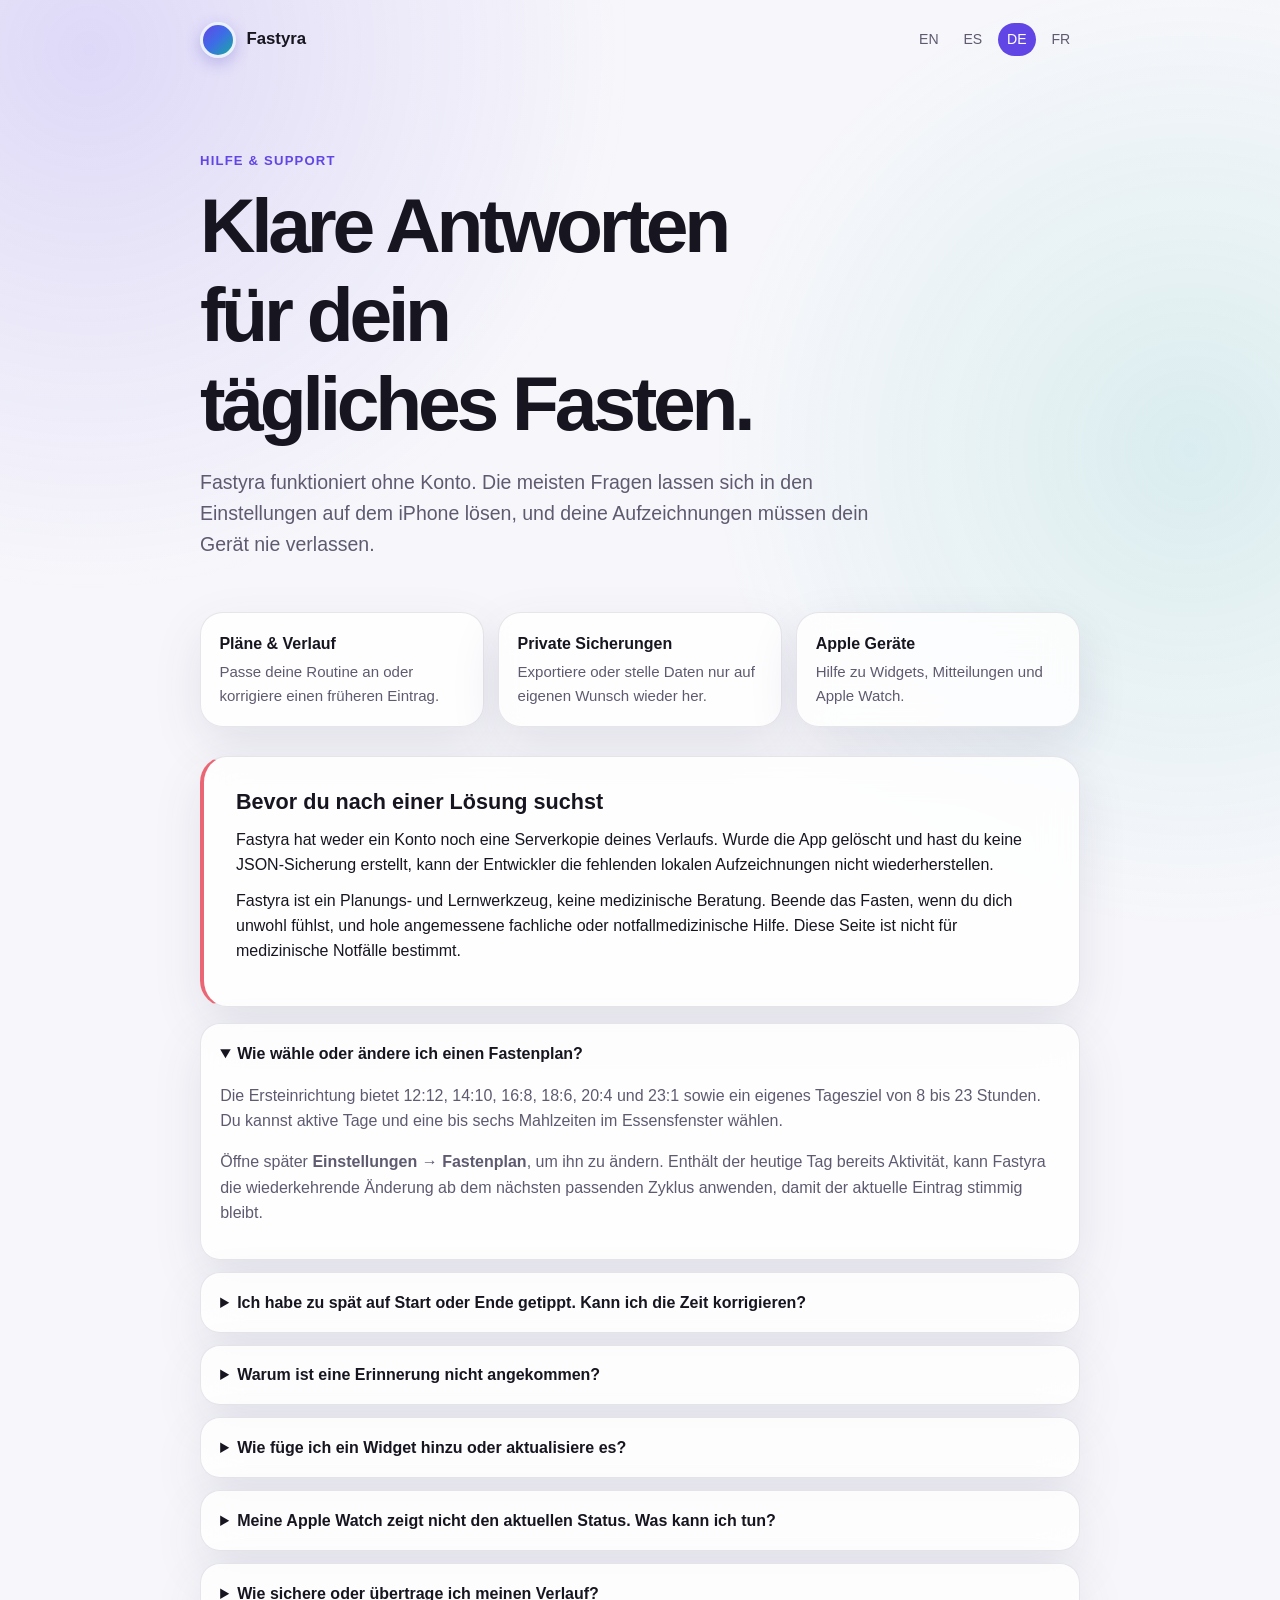
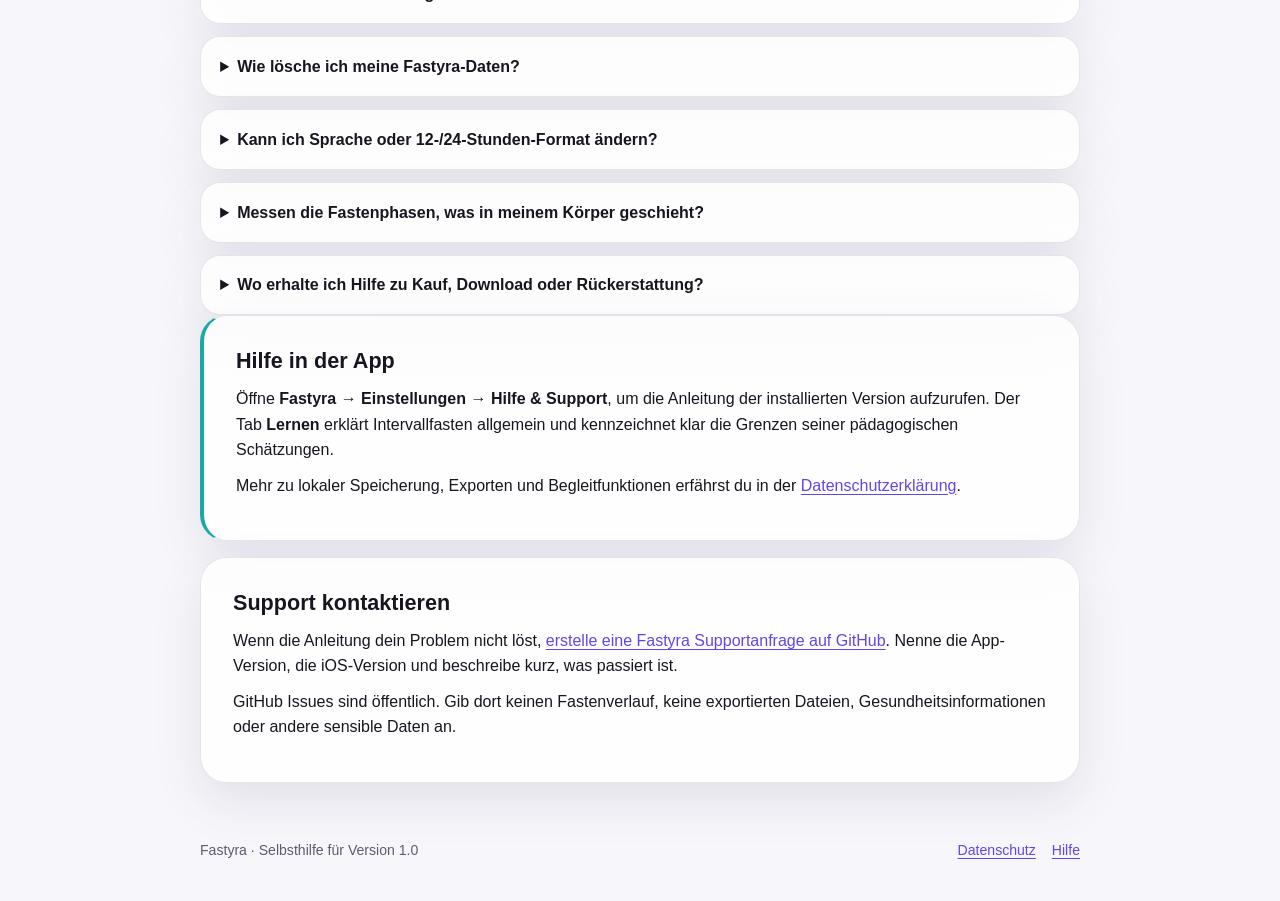
==== de/support.html @ 1888cf42 "Publish Fastyra privacy and support site" ====
<!doctype html>
<html lang="de">
<head>
  <meta charset="utf-8">
  <meta name="viewport" content="width=device-width, initial-scale=1">
  <meta name="description" content="Fastyra Hilfe für Pläne, Verlauf, Mitteilungen, Widgets, Apple Watch, Sicherungen und Datenschutz.">
  <title>Hilfe &amp; Support — Fastyra</title>
  <link rel="stylesheet" href="../assets/styles.css">
  <link rel="alternate" hreflang="en" href="../en/support.html"><link rel="alternate" hreflang="es" href="../es/support.html"><link rel="alternate" hreflang="de" href="../de/support.html"><link rel="alternate" hreflang="fr" href="../fr/support.html">
</head>
<body>
  <header class="site-header">
    <a class="brand" href="../index.html"><span class="brand-mark" aria-hidden="true"></span><span>Fastyra</span></a>
    <nav class="language-nav" aria-label="Sprache"><a href="../en/support.html" lang="en">EN</a><a href="../es/support.html" lang="es">ES</a><a href="../de/support.html" lang="de" aria-current="page">DE</a><a href="../fr/support.html" lang="fr">FR</a></nav>
  </header>
  <main class="page">
    <section class="hero"><p class="eyebrow">Hilfe &amp; Support</p><h1>Klare Antworten für dein tägliches Fasten.</h1><p class="lede">Fastyra funktioniert ohne Konto. Die meisten Fragen lassen sich in den Einstellungen auf dem iPhone lösen, und deine Aufzeichnungen müssen dein Gerät nie verlassen.</p></section>
    <section class="summary-grid" aria-label="Hilfe im Überblick">
      <div class="summary-card"><strong>Pläne &amp; Verlauf</strong><p>Passe deine Routine an oder korrigiere einen früheren Eintrag.</p></div>
      <div class="summary-card"><strong>Private Sicherungen</strong><p>Exportiere oder stelle Daten nur auf eigenen Wunsch wieder her.</p></div>
      <div class="summary-card"><strong>Apple Geräte</strong><p>Hilfe zu Widgets, Mitteilungen und Apple Watch.</p></div>
    </section>
    <article class="content-card warning">
      <h2>Bevor du nach einer Lösung suchst</h2>
      <p>Fastyra hat weder ein Konto noch eine Serverkopie deines Verlaufs. Wurde die App gelöscht und hast du keine JSON-Sicherung erstellt, kann der Entwickler die fehlenden lokalen Aufzeichnungen nicht wiederherstellen.</p>
      <p>Fastyra ist ein Planungs- und Lernwerkzeug, keine medizinische Beratung. Beende das Fasten, wenn du dich unwohl fühlst, und hole angemessene fachliche oder notfallmedizinische Hilfe. Diese Seite ist nicht für medizinische Notfälle bestimmt.</p>
    </article>
    <section class="faq" aria-label="Häufig gestellte Fragen">
      <details open><summary>Wie wähle oder ändere ich einen Fastenplan?</summary><div><p>Die Ersteinrichtung bietet 12:12, 14:10, 16:8, 18:6, 20:4 und 23:1 sowie ein eigenes Tagesziel von 8 bis 23 Stunden. Du kannst aktive Tage und eine bis sechs Mahlzeiten im Essensfenster wählen.</p><p>Öffne später <strong>Einstellungen → Fastenplan</strong>, um ihn zu ändern. Enthält der heutige Tag bereits Aktivität, kann Fastyra die wiederkehrende Änderung ab dem nächsten passenden Zyklus anwenden, damit der aktuelle Eintrag stimmig bleibt.</p></div></details>

      <details><summary>Ich habe zu spät auf Start oder Ende getippt. Kann ich die Zeit korrigieren?</summary><div><p>Ja. Beim Starten und Beenden erscheint immer eine Bestätigung, in der du vor dem Speichern die tatsächliche Uhrzeit ändern kannst. Öffne für ein früheres Fasten den <strong>Verlauf</strong>, um einen vergessenen Eintrag hinzuzufügen oder einen vorhandenen zu bearbeiten oder zu löschen.</p></div></details>

      <details><summary>Warum ist eine Erinnerung nicht angekommen?</summary><div><p>Öffne in Fastyra <strong>Einstellungen → Mitteilungen</strong>, erlaube Erinnerungen und aktiviere die gewünschten Hinweisarten. Prüfe anschließend in den iOS Einstellungen, ob Fastyra Mitteilungen senden darf. Ruhezeiten, Fokusmodi und Systemeinstellungen können Hinweise stummschalten oder verzögern. Fastyra plant Mitteilungen lokal und verwendet keinen Push-Server.</p></div></details>

      <details><summary>Wie füge ich ein Widget hinzu oder aktualisiere es?</summary><div><p>Schließe zuerst die Fastyra Ersteinrichtung ab. Bearbeite dann den Home- oder Sperrbildschirm des iPhone, wähle ein neues Widget und suche nach Fastyra. Kleine und mittlere Widgets sind für den Home-Bildschirm verfügbar; Inline-, runde und rechteckige Varianten für den Sperrbildschirm.</p><p>Wirkt ein Widget veraltet, öffne Fastyra einmal und prüfe, ob ein Plan aktiv ist. Den genauen Aktualisierungszeitpunkt bestimmt iOS. In den Fastyra Einstellungen kannst du ein diskretes Widget aktivieren, das Fastendetails ausblendet.</p></div></details>

      <details><summary>Meine Apple Watch zeigt nicht den aktuellen Status. Was kann ich tun?</summary><div><p>Prüfe in der Watch App auf dem iPhone, ob Fastyra installiert und die Watch gekoppelt und erreichbar ist. Öffne Fastyra zunächst auf dem iPhone und danach auf der Watch. Das iPhone ist die maßgebliche Datenquelle; grundlegende Watch-Aktionen werden abgeglichen, sobald beide Geräte miteinander kommunizieren können.</p><p>Die visuelle Privatsphäre der Watch wird direkt auf der Watch gesteuert. Der Datenschutz für Mitteilungen ist eine separate Einstellung auf dem iPhone.</p></div></details>

      <details><summary>Wie sichere oder übertrage ich meinen Verlauf?</summary><div><p>Öffne <strong>Einstellungen → Daten → Sicherung exportieren (JSON)</strong> und speichere die Datei an einem Ort unter deiner Kontrolle. Wähle auf dem Ziel-iPhone <strong>Sicherung importieren</strong>, prüfe die Vorschau und entscheide, ob du lokale Daten zusammenführen oder ersetzen möchtest. Der CSV-Export dient dazu, Fastensitzungen in einer Tabelle zu lesen; er ist keine vollständige wiederherstellbare Sicherung.</p></div></details>

      <details><summary>Wie lösche ich meine Fastyra-Daten?</summary><div><p>Öffne <strong>Einstellungen → Daten → Alle Daten löschen</strong> und bestätige. Dadurch werden Pläne, Verlauf, Einstellungen, Begleitstatus und von Fastyra verwaltete Mitteilungen entfernt und die Ersteinrichtung wird wieder angezeigt. Zuvor an andere Orte exportierte Dateien löscht die App nicht.</p></div></details>

      <details><summary>Kann ich Sprache oder 12-/24-Stunden-Format ändern?</summary><div><p>Ja. Wähle in den <strong>Einstellungen</strong> Deutsch, Englisch, Spanisch oder Französisch oder folge der Gerätesprache. Nicht unterstützte Gerätesprachen verwenden Englisch. Das Zeitformat kann automatisch dem System folgen oder fest auf 12 bzw. 24 Stunden eingestellt werden.</p></div></details>

      <details><summary>Messen die Fastenphasen, was in meinem Körper geschieht?</summary><div><p>Nein. Die Phasen sind zeitbasierte Lernschätzungen. Fastyra misst weder Glukose, Insulin, Ketone, Fettverwertung noch Zellaktivität und greift nicht auf Gesundheitsdaten zu. Der Tab „Lernen“ erklärt die Erkenntnisse und Grenzen.</p></div></details>

      <details><summary>Wo erhalte ich Hilfe zu Kauf, Download oder Rückerstattung?</summary><div><p>Apple bearbeitet Käufe und Rückerstattungen im App Store. Verwende Apples Dienst <a href="https://reportaproblem.apple.com/" rel="external">Problem melden</a> oder den Apple Support für Probleme mit Transaktionen und Downloads. Fastyra enthält weder ein In-App-Abonnement noch einen zusätzlichen Kauf.</p></div></details>
    </section>
    <article class="content-card note"><h2>Hilfe in der App</h2><p>Öffne <strong>Fastyra → Einstellungen → Hilfe &amp; Support</strong>, um die Anleitung der installierten Version aufzurufen. Der Tab <strong>Lernen</strong> erklärt Intervallfasten allgemein und kennzeichnet klar die Grenzen seiner pädagogischen Schätzungen.</p><p>Mehr zu lokaler Speicherung, Exporten und Begleitfunktionen erfährst du in der <a href="privacy.html">Datenschutzerklärung</a>.</p></article>
    <article class="content-card"><h2>Support kontaktieren</h2><p>Wenn die Anleitung dein Problem nicht löst, <a href="https://github.com/AGMStudio/fastyra-support/issues/new" rel="external">erstelle eine Fastyra Supportanfrage auf GitHub</a>. Nenne die App-Version, die iOS-Version und beschreibe kurz, was passiert ist.</p><p>GitHub Issues sind öffentlich. Gib dort keinen Fastenverlauf, keine exportierten Dateien, Gesundheitsinformationen oder andere sensible Daten an.</p></article>
  </main>
  <footer class="site-footer"><p>Fastyra · Selbsthilfe für Version 1.0</p><nav class="footer-links" aria-label="Fußzeile"><a href="privacy.html">Datenschutz</a><a href="support.html" aria-current="page">Hilfe</a></nav></footer>
</body>
</html>
---- assets/styles.css ----
:root {
  color-scheme: light dark;
  --background: #f7f7fb;
  --surface: rgba(255, 255, 255, 0.82);
  --surface-strong: #ffffff;
  --text: #17151f;
  --secondary: #5f5a6f;
  --line: rgba(40, 32, 64, 0.11);
  --violet: #6246e5;
  --blue: #3d6de7;
  --mint: #18aaa0;
  --coral: #ea6674;
  --shadow: 0 18px 50px rgba(39, 29, 78, 0.1);
  font-family: -apple-system, BlinkMacSystemFont, "SF Pro Text", "Segoe UI", sans-serif;
}

* {
  box-sizing: border-box;
}

html {
  background: var(--background);
  scroll-behavior: smooth;
}

body {
  min-height: 100vh;
  margin: 0;
  color: var(--text);
  background:
    radial-gradient(circle at 7% 2%, rgba(98, 70, 229, 0.17), transparent 34rem),
    radial-gradient(circle at 93% 18%, rgba(24, 170, 160, 0.13), transparent 30rem),
    var(--background);
  line-height: 1.58;
}

a {
  color: var(--violet);
  text-underline-offset: 0.18em;
}

a:hover {
  text-decoration-thickness: 0.14em;
}

.site-header,
.page,
.site-footer {
  width: min(100% - 2rem, 880px);
  margin-inline: auto;
}

.site-header {
  display: flex;
  align-items: center;
  justify-content: space-between;
  gap: 1rem;
  padding-block: 1.35rem;
}

.brand {
  display: inline-flex;
  align-items: center;
  gap: 0.65rem;
  color: var(--text);
  font-size: 1.05rem;
  font-weight: 750;
  text-decoration: none;
}

.brand-mark {
  width: 2.25rem;
  height: 2.25rem;
  border: 0.22rem solid rgba(255, 255, 255, 0.9);
  border-radius: 50%;
  background: linear-gradient(135deg, var(--violet), var(--blue) 48%, var(--mint));
  box-shadow: 0 5px 16px rgba(77, 61, 195, 0.28);
}

.language-nav {
  display: flex;
  flex-wrap: wrap;
  justify-content: flex-end;
  gap: 0.35rem;
  font-size: 0.88rem;
}

.language-nav a {
  min-width: 2.4rem;
  padding: 0.35rem 0.55rem;
  border-radius: 999px;
  color: var(--secondary);
  text-align: center;
  text-decoration: none;
}

.language-nav a[aria-current="page"] {
  color: #fff;
  background: var(--violet);
}

.hero {
  padding: clamp(2rem, 7vw, 4.5rem) 0 clamp(1.8rem, 5vw, 3.25rem);
}

.eyebrow {
  margin: 0 0 0.55rem;
  color: var(--violet);
  font-size: 0.82rem;
  font-weight: 760;
  letter-spacing: 0.09em;
  text-transform: uppercase;
}

h1,
h2,
h3 {
  line-height: 1.16;
  text-wrap: balance;
}

h1 {
  max-width: 15ch;
  margin: 0;
  font-size: clamp(2.35rem, 9vw, 4.8rem);
  letter-spacing: -0.055em;
}

.lede {
  max-width: 64ch;
  margin: 1.2rem 0 0;
  color: var(--secondary);
  font-size: clamp(1.02rem, 2.5vw, 1.22rem);
}

.summary-grid,
.language-grid {
  display: grid;
  grid-template-columns: repeat(auto-fit, minmax(210px, 1fr));
  gap: 0.9rem;
  margin: 0 0 1.8rem;
}

.summary-card,
.language-card,
.content-card,
.faq details {
  border: 1px solid var(--line);
  background: var(--surface);
  box-shadow: var(--shadow);
  backdrop-filter: blur(18px);
  -webkit-backdrop-filter: blur(18px);
}

.summary-card,
.language-card {
  padding: 1.15rem;
  border-radius: 1.4rem;
}

.summary-card strong,
.language-card strong {
  display: block;
  margin-bottom: 0.25rem;
}

.summary-card p,
.language-card p {
  margin: 0;
  color: var(--secondary);
  font-size: 0.94rem;
}

.language-card {
  color: var(--text);
  text-decoration: none;
}

.language-card:hover {
  border-color: rgba(98, 70, 229, 0.38);
  transform: translateY(-2px);
}

.content-card {
  margin-bottom: 1rem;
  padding: clamp(1.25rem, 4vw, 2rem);
  border-radius: 1.65rem;
}

.content-card h2 {
  margin: 0 0 0.8rem;
  font-size: 1.35rem;
}

.content-card h3 {
  margin: 1.45rem 0 0.5rem;
  font-size: 1.05rem;
}

.content-card p,
.content-card ul {
  margin-block: 0.65rem;
}

.content-card li + li {
  margin-top: 0.38rem;
}

.note {
  border-left: 0.28rem solid var(--mint);
}

.warning {
  border-left: 0.28rem solid var(--coral);
}

.faq {
  display: grid;
  gap: 0.75rem;
}

.faq details {
  border-radius: 1.25rem;
  overflow: hidden;
}

.faq summary {
  padding: 1.05rem 1.2rem;
  cursor: pointer;
  font-weight: 720;
}

.faq details > div {
  padding: 0 1.2rem 1.1rem;
  color: var(--secondary);
}

.faq details p:first-child {
  margin-top: 0;
}

.site-footer {
  display: flex;
  flex-wrap: wrap;
  justify-content: space-between;
  gap: 0.8rem;
  padding-block: 2.5rem;
  color: var(--secondary);
  font-size: 0.88rem;
}

.site-footer p {
  margin: 0;
}

.footer-links {
  display: flex;
  gap: 1rem;
}

@media (max-width: 560px) {
  .site-header {
    align-items: flex-start;
    flex-direction: column;
  }

  .language-nav {
    justify-content: flex-start;
  }

  .hero {
    padding-top: 1.8rem;
  }
}

@media (prefers-reduced-motion: no-preference) {
  .language-card {
    transition: transform 180ms ease, border-color 180ms ease;
  }
}

@media (prefers-color-scheme: dark) {
  :root {
    --background: #111017;
    --surface: rgba(31, 29, 40, 0.84);
    --surface-strong: #1d1b25;
    --text: #f5f2fc;
    --secondary: #bbb5ca;
    --line: rgba(232, 226, 255, 0.12);
    --shadow: 0 18px 50px rgba(0, 0, 0, 0.24);
  }
}
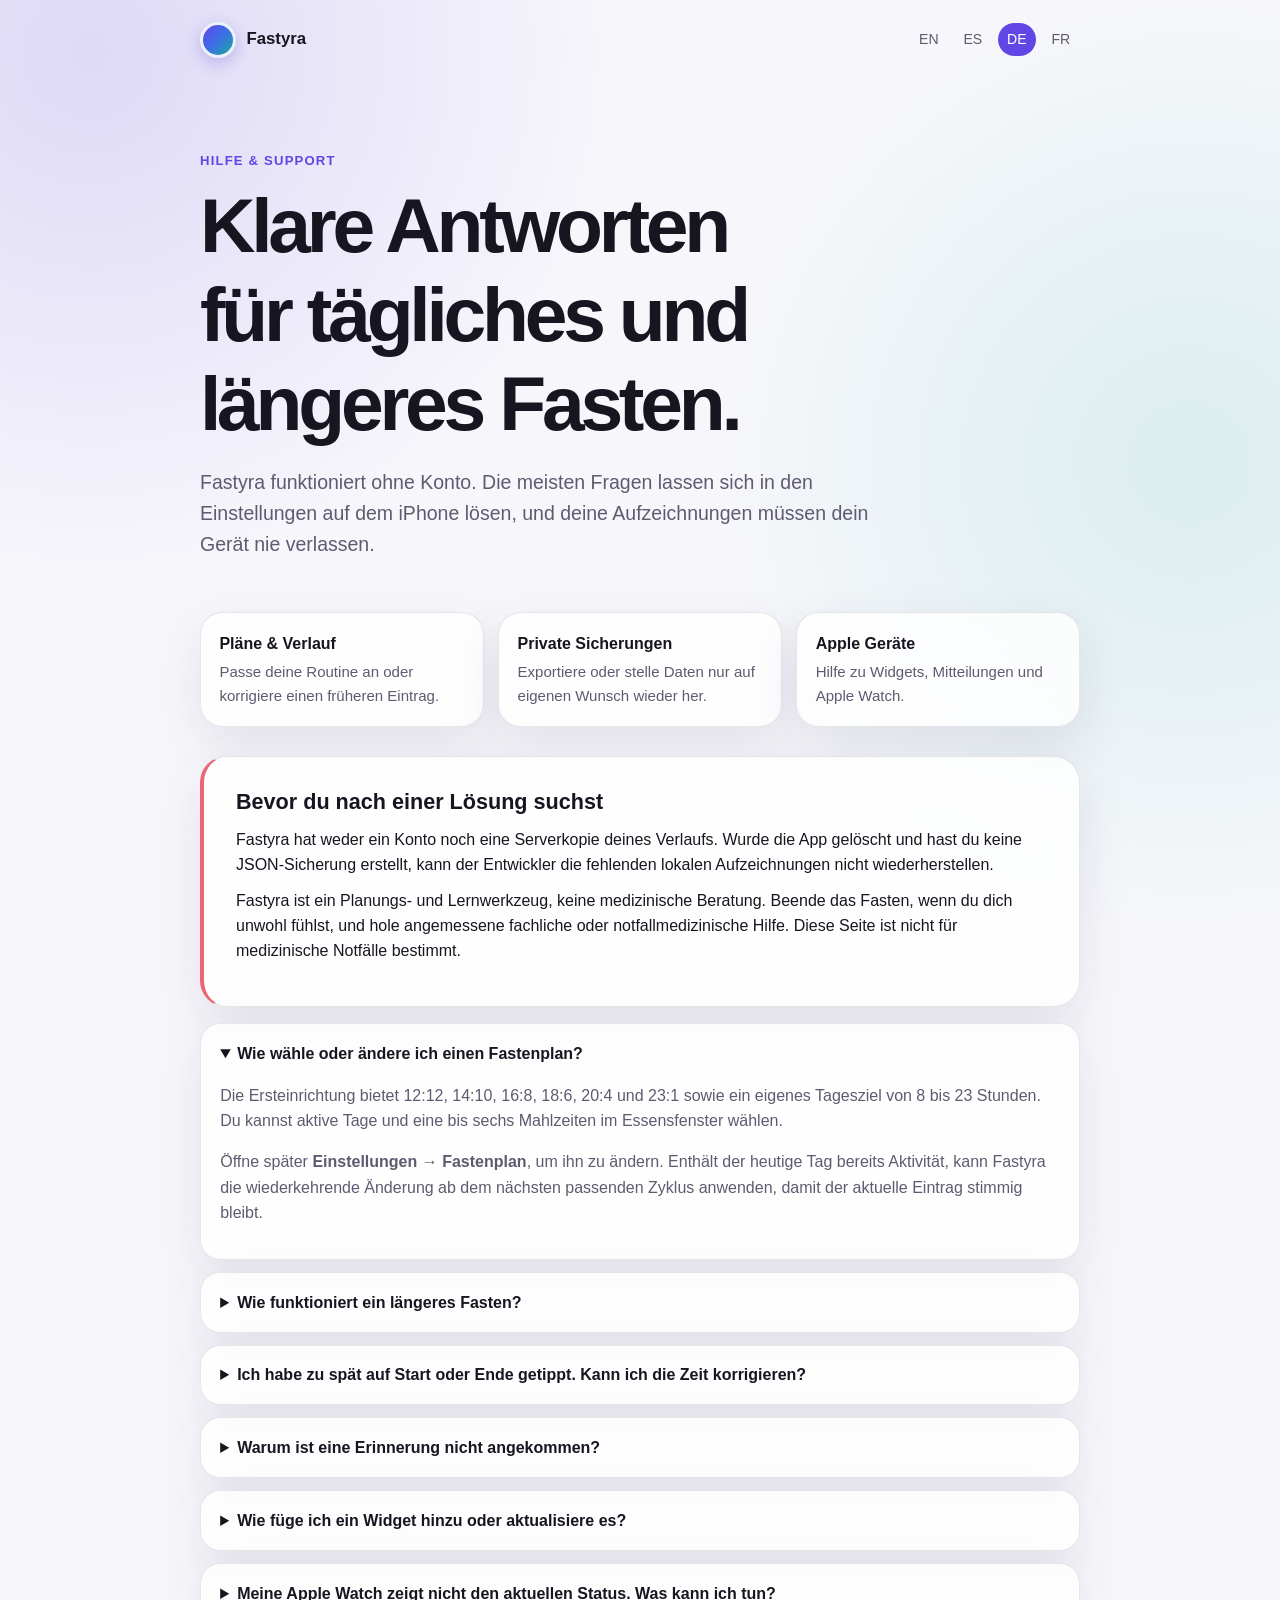
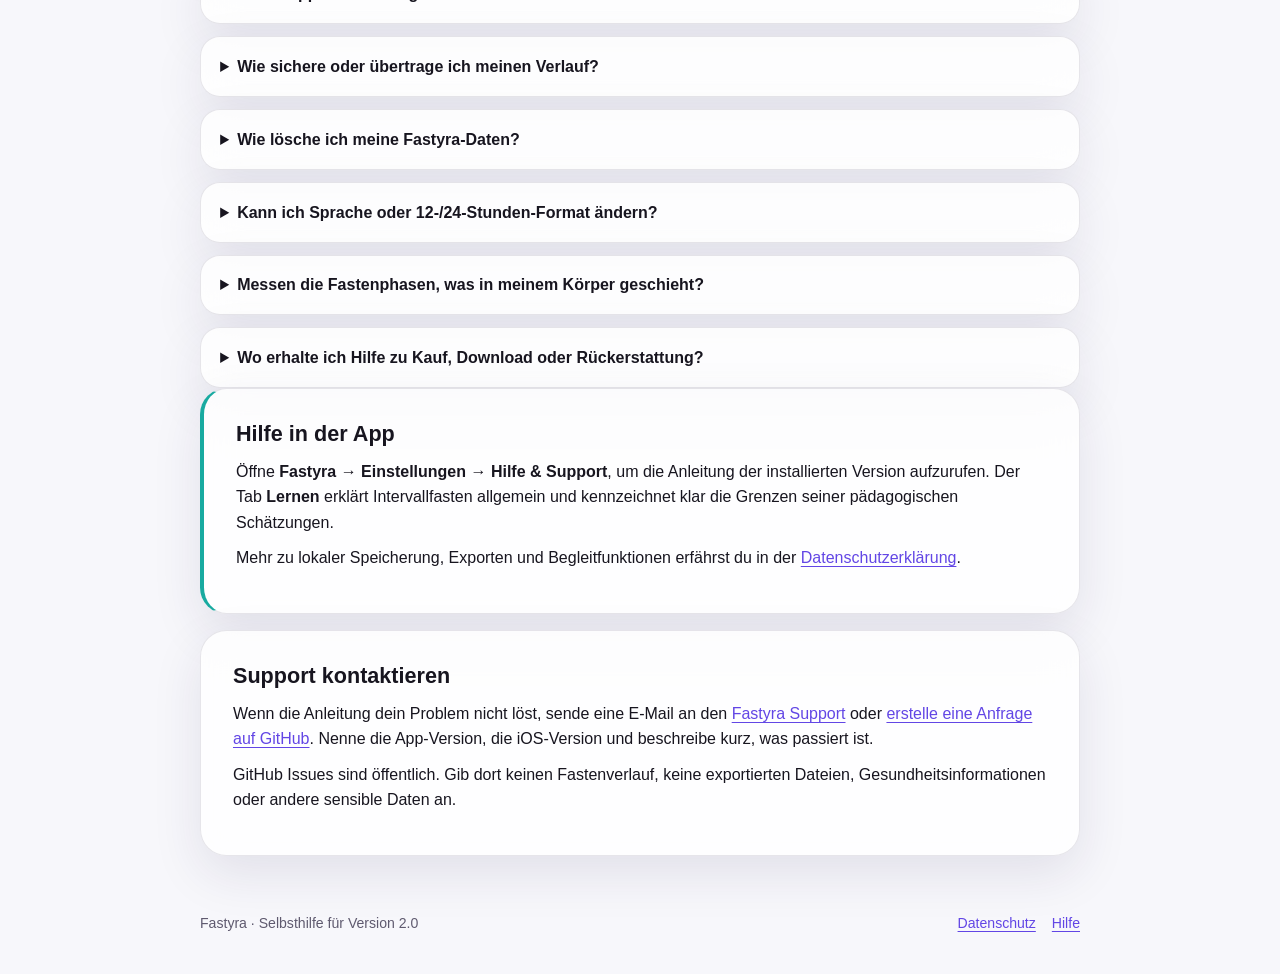
==== commit 33cfa269: "Publish Fastyra 2.0 support and privacy pages" ====
--- a/de/support.html
+++ b/de/support.html
@@ -14,7 +14,7 @@
     <nav class="language-nav" aria-label="Sprache"><a href="../en/support.html" lang="en">EN</a><a href="../es/support.html" lang="es">ES</a><a href="../de/support.html" lang="de" aria-current="page">DE</a><a href="../fr/support.html" lang="fr">FR</a></nav>
   </header>
   <main class="page">
-    <section class="hero"><p class="eyebrow">Hilfe &amp; Support</p><h1>Klare Antworten für dein tägliches Fasten.</h1><p class="lede">Fastyra funktioniert ohne Konto. Die meisten Fragen lassen sich in den Einstellungen auf dem iPhone lösen, und deine Aufzeichnungen müssen dein Gerät nie verlassen.</p></section>
+    <section class="hero"><p class="eyebrow">Hilfe &amp; Support</p><h1>Klare Antworten für tägliches und längeres Fasten.</h1><p class="lede">Fastyra funktioniert ohne Konto. Die meisten Fragen lassen sich in den Einstellungen auf dem iPhone lösen, und deine Aufzeichnungen müssen dein Gerät nie verlassen.</p></section>
     <section class="summary-grid" aria-label="Hilfe im Überblick">
       <div class="summary-card"><strong>Pläne &amp; Verlauf</strong><p>Passe deine Routine an oder korrigiere einen früheren Eintrag.</p></div>
       <div class="summary-card"><strong>Private Sicherungen</strong><p>Exportiere oder stelle Daten nur auf eigenen Wunsch wieder her.</p></div>
@@ -28,6 +28,8 @@
     <section class="faq" aria-label="Häufig gestellte Fragen">
       <details open><summary>Wie wähle oder ändere ich einen Fastenplan?</summary><div><p>Die Ersteinrichtung bietet 12:12, 14:10, 16:8, 18:6, 20:4 und 23:1 sowie ein eigenes Tagesziel von 8 bis 23 Stunden. Du kannst aktive Tage und eine bis sechs Mahlzeiten im Essensfenster wählen.</p><p>Öffne später <strong>Einstellungen → Fastenplan</strong>, um ihn zu ändern. Enthält der heutige Tag bereits Aktivität, kann Fastyra die wiederkehrende Änderung ab dem nächsten passenden Zyklus anwenden, damit der aktuelle Eintrag stimmig bleibt.</p></div></details>
 
+      <details><summary>Wie funktioniert ein längeres Fasten?</summary><div><p>Unter Heute kannst du ein einmaliges Fasten von 24 Stunden bis 7 Tagen starten oder planen. Ein geplanter Eintrag beginnt oder endet nie von selbst: Du bestätigst immer die tatsächlichen Zeiten. Beim Beenden wählst du, ob deine tägliche Routine beim nächsten Start, an einem bestimmten Datum oder vorerst gar nicht fortgesetzt wird.</p><p>Es kann nur eine Sitzung aktiv sein. Solange ein längeres Fasten einen Zeitraum belegt, unterdrückt Fastyra überschneidende tägliche Zyklen, Mahlzeiten und Erinnerungen.</p></div></details>
+
       <details><summary>Ich habe zu spät auf Start oder Ende getippt. Kann ich die Zeit korrigieren?</summary><div><p>Ja. Beim Starten und Beenden erscheint immer eine Bestätigung, in der du vor dem Speichern die tatsächliche Uhrzeit ändern kannst. Öffne für ein früheres Fasten den <strong>Verlauf</strong>, um einen vergessenen Eintrag hinzuzufügen oder einen vorhandenen zu bearbeiten oder zu löschen.</p></div></details>
 
       <details><summary>Warum ist eine Erinnerung nicht angekommen?</summary><div><p>Öffne in Fastyra <strong>Einstellungen → Mitteilungen</strong>, erlaube Erinnerungen und aktiviere die gewünschten Hinweisarten. Prüfe anschließend in den iOS Einstellungen, ob Fastyra Mitteilungen senden darf. Ruhezeiten, Fokusmodi und Systemeinstellungen können Hinweise stummschalten oder verzögern. Fastyra plant Mitteilungen lokal und verwendet keinen Push-Server.</p></div></details>
@@ -36,19 +38,19 @@
 
       <details><summary>Meine Apple Watch zeigt nicht den aktuellen Status. Was kann ich tun?</summary><div><p>Prüfe in der Watch App auf dem iPhone, ob Fastyra installiert und die Watch gekoppelt und erreichbar ist. Öffne Fastyra zunächst auf dem iPhone und danach auf der Watch. Das iPhone ist die maßgebliche Datenquelle; grundlegende Watch-Aktionen werden abgeglichen, sobald beide Geräte miteinander kommunizieren können.</p><p>Die visuelle Privatsphäre der Watch wird direkt auf der Watch gesteuert. Der Datenschutz für Mitteilungen ist eine separate Einstellung auf dem iPhone.</p></div></details>
 
-      <details><summary>Wie sichere oder übertrage ich meinen Verlauf?</summary><div><p>Öffne <strong>Einstellungen → Daten → Sicherung exportieren (JSON)</strong> und speichere die Datei an einem Ort unter deiner Kontrolle. Wähle auf dem Ziel-iPhone <strong>Sicherung importieren</strong>, prüfe die Vorschau und entscheide, ob du lokale Daten zusammenführen oder ersetzen möchtest. Der CSV-Export dient dazu, Fastensitzungen in einer Tabelle zu lesen; er ist keine vollständige wiederherstellbare Sicherung.</p></div></details>
+      <details><summary>Wie sichere oder übertrage ich meinen Verlauf?</summary><div><p>Öffne <strong>Einstellungen → Daten → Sicherung exportieren (JSON)</strong> und speichere die Datei an einem Ort unter deiner Kontrolle. Wähle auf dem Ziel-iPhone <strong>Sicherung importieren</strong>, prüfe die Vorschau und entscheide, ob du lokale Daten zusammenführen oder ersetzen möchtest. Der CSV-Export dient dazu, Fastensitzungen in einer Tabelle zu lesen; er ist keine vollständige wiederherstellbare Sicherung.</p><p>Fastyra 2.0 verwendet ein neues Datenformat. Sicherungen und lokale Daten aus Version 1.x werden nicht importiert.</p></div></details>
 
       <details><summary>Wie lösche ich meine Fastyra-Daten?</summary><div><p>Öffne <strong>Einstellungen → Daten → Alle Daten löschen</strong> und bestätige. Dadurch werden Pläne, Verlauf, Einstellungen, Begleitstatus und von Fastyra verwaltete Mitteilungen entfernt und die Ersteinrichtung wird wieder angezeigt. Zuvor an andere Orte exportierte Dateien löscht die App nicht.</p></div></details>
 
       <details><summary>Kann ich Sprache oder 12-/24-Stunden-Format ändern?</summary><div><p>Ja. Wähle in den <strong>Einstellungen</strong> Deutsch, Englisch, Spanisch oder Französisch oder folge der Gerätesprache. Nicht unterstützte Gerätesprachen verwenden Englisch. Das Zeitformat kann automatisch dem System folgen oder fest auf 12 bzw. 24 Stunden eingestellt werden.</p></div></details>
 
-      <details><summary>Messen die Fastenphasen, was in meinem Körper geschieht?</summary><div><p>Nein. Die Phasen sind zeitbasierte Lernschätzungen. Fastyra misst weder Glukose, Insulin, Ketone, Fettverwertung noch Zellaktivität und greift nicht auf Gesundheitsdaten zu. Der Tab „Lernen“ erklärt die Erkenntnisse und Grenzen.</p></div></details>
+      <details><summary>Messen die Fastenphasen, was in meinem Körper geschieht?</summary><div><p>Nein. Die Kapitel sind zeitbasierte Orientierungshilfen zum Lernen. Fastyra misst weder Glukose, Insulin, Ketone, Fettverwertung noch Zellaktivität und greift nicht auf Gesundheitsdaten zu. Autofagie wird nie als erreicht markiert und löst keine Mitteilung aus. Der Tab „Lernen“ erklärt Erkenntnisse, Unterschiede und Grenzen.</p></div></details>
 
       <details><summary>Wo erhalte ich Hilfe zu Kauf, Download oder Rückerstattung?</summary><div><p>Apple bearbeitet Käufe und Rückerstattungen im App Store. Verwende Apples Dienst <a href="https://reportaproblem.apple.com/" rel="external">Problem melden</a> oder den Apple Support für Probleme mit Transaktionen und Downloads. Fastyra enthält weder ein In-App-Abonnement noch einen zusätzlichen Kauf.</p></div></details>
     </section>
     <article class="content-card note"><h2>Hilfe in der App</h2><p>Öffne <strong>Fastyra → Einstellungen → Hilfe &amp; Support</strong>, um die Anleitung der installierten Version aufzurufen. Der Tab <strong>Lernen</strong> erklärt Intervallfasten allgemein und kennzeichnet klar die Grenzen seiner pädagogischen Schätzungen.</p><p>Mehr zu lokaler Speicherung, Exporten und Begleitfunktionen erfährst du in der <a href="privacy.html">Datenschutzerklärung</a>.</p></article>
-    <article class="content-card"><h2>Support kontaktieren</h2><p>Wenn die Anleitung dein Problem nicht löst, <a href="https://github.com/AGMStudio/fastyra-support/issues/new" rel="external">erstelle eine Fastyra Supportanfrage auf GitHub</a>. Nenne die App-Version, die iOS-Version und beschreibe kurz, was passiert ist.</p><p>GitHub Issues sind öffentlich. Gib dort keinen Fastenverlauf, keine exportierten Dateien, Gesundheitsinformationen oder andere sensible Daten an.</p></article>
+    <article class="content-card"><h2>Support kontaktieren</h2><p>Wenn die Anleitung dein Problem nicht löst, sende eine E-Mail an den <a href="mailto:adrigm.admin@gmail.com?subject=Fastyra%20Support">Fastyra Support</a> oder <a href="https://github.com/AGMStudio/fastyra-support/issues/new" rel="external">erstelle eine Anfrage auf GitHub</a>. Nenne die App-Version, die iOS-Version und beschreibe kurz, was passiert ist.</p><p>GitHub Issues sind öffentlich. Gib dort keinen Fastenverlauf, keine exportierten Dateien, Gesundheitsinformationen oder andere sensible Daten an.</p></article>
   </main>
-  <footer class="site-footer"><p>Fastyra · Selbsthilfe für Version 1.0</p><nav class="footer-links" aria-label="Fußzeile"><a href="privacy.html">Datenschutz</a><a href="support.html" aria-current="page">Hilfe</a></nav></footer>
+  <footer class="site-footer"><p>Fastyra · Selbsthilfe für Version 2.0</p><nav class="footer-links" aria-label="Fußzeile"><a href="privacy.html">Datenschutz</a><a href="support.html" aria-current="page">Hilfe</a></nav></footer>
 </body>
 </html>
